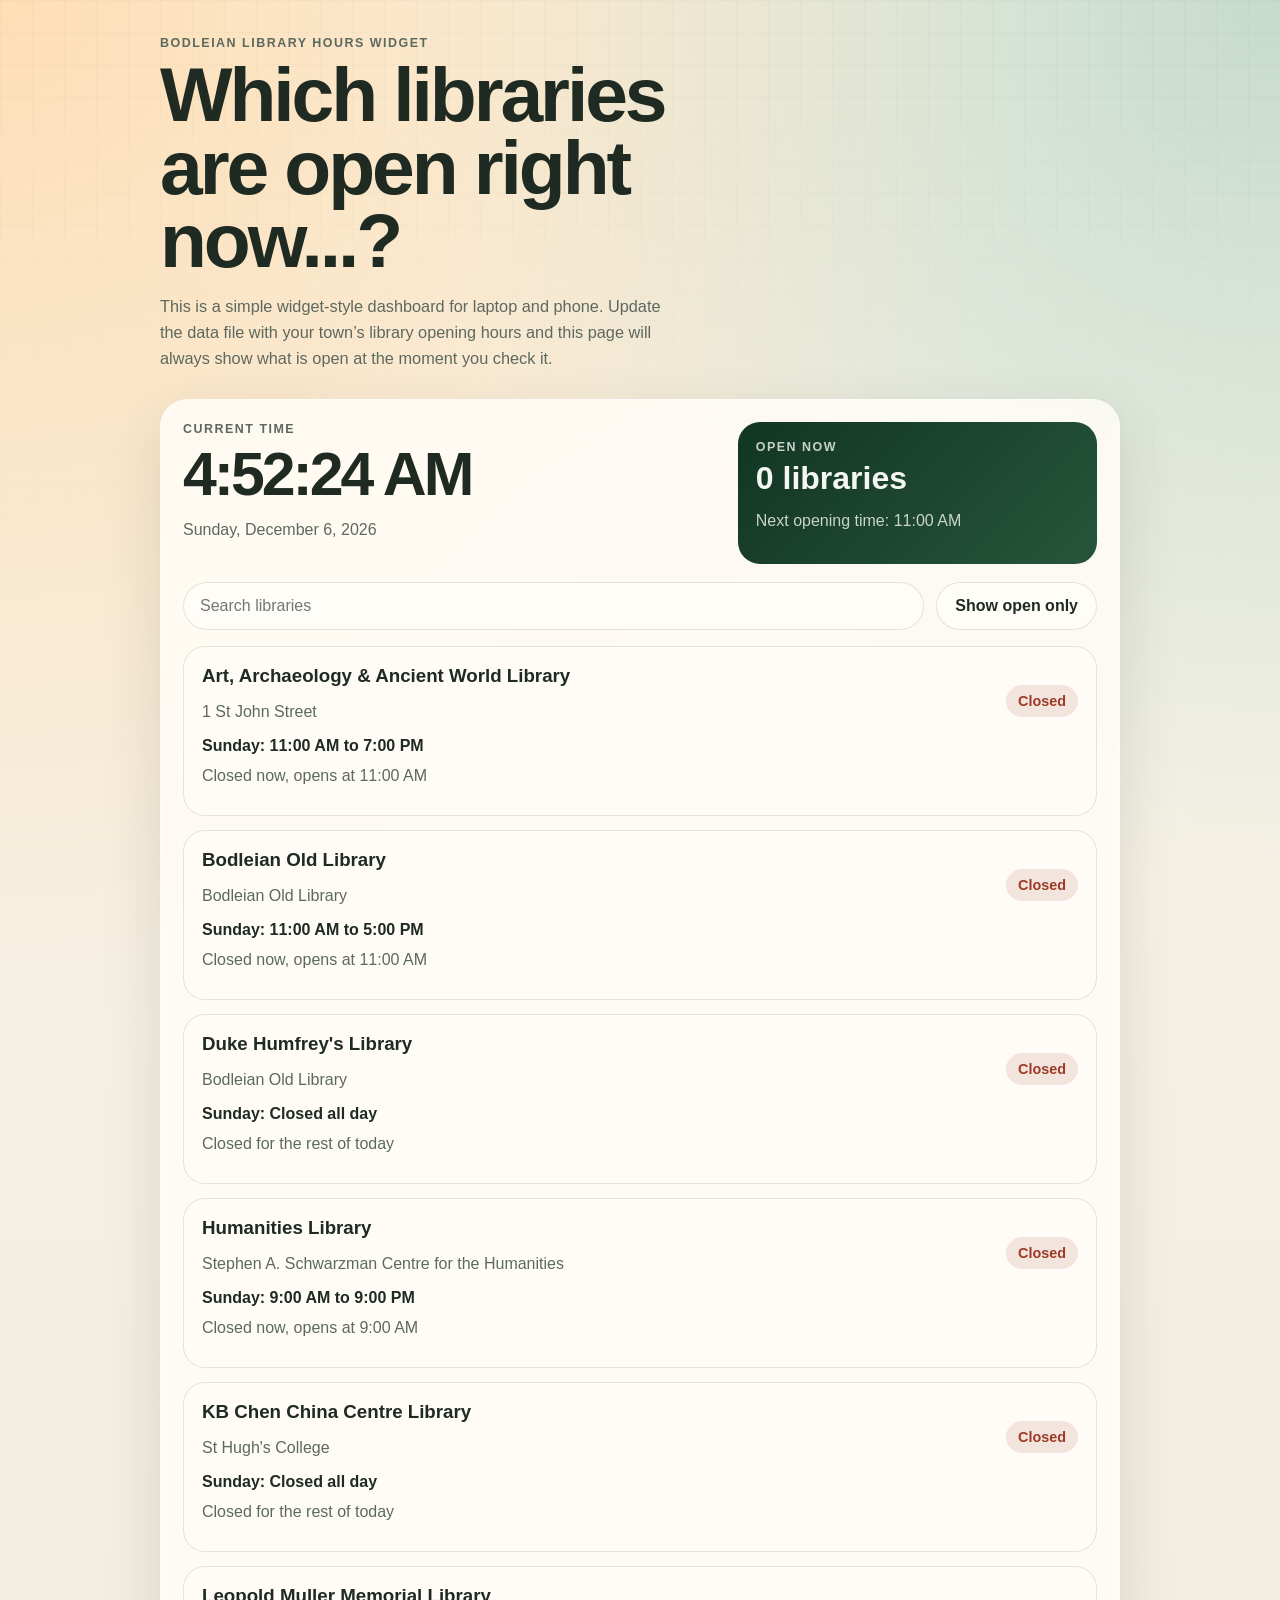
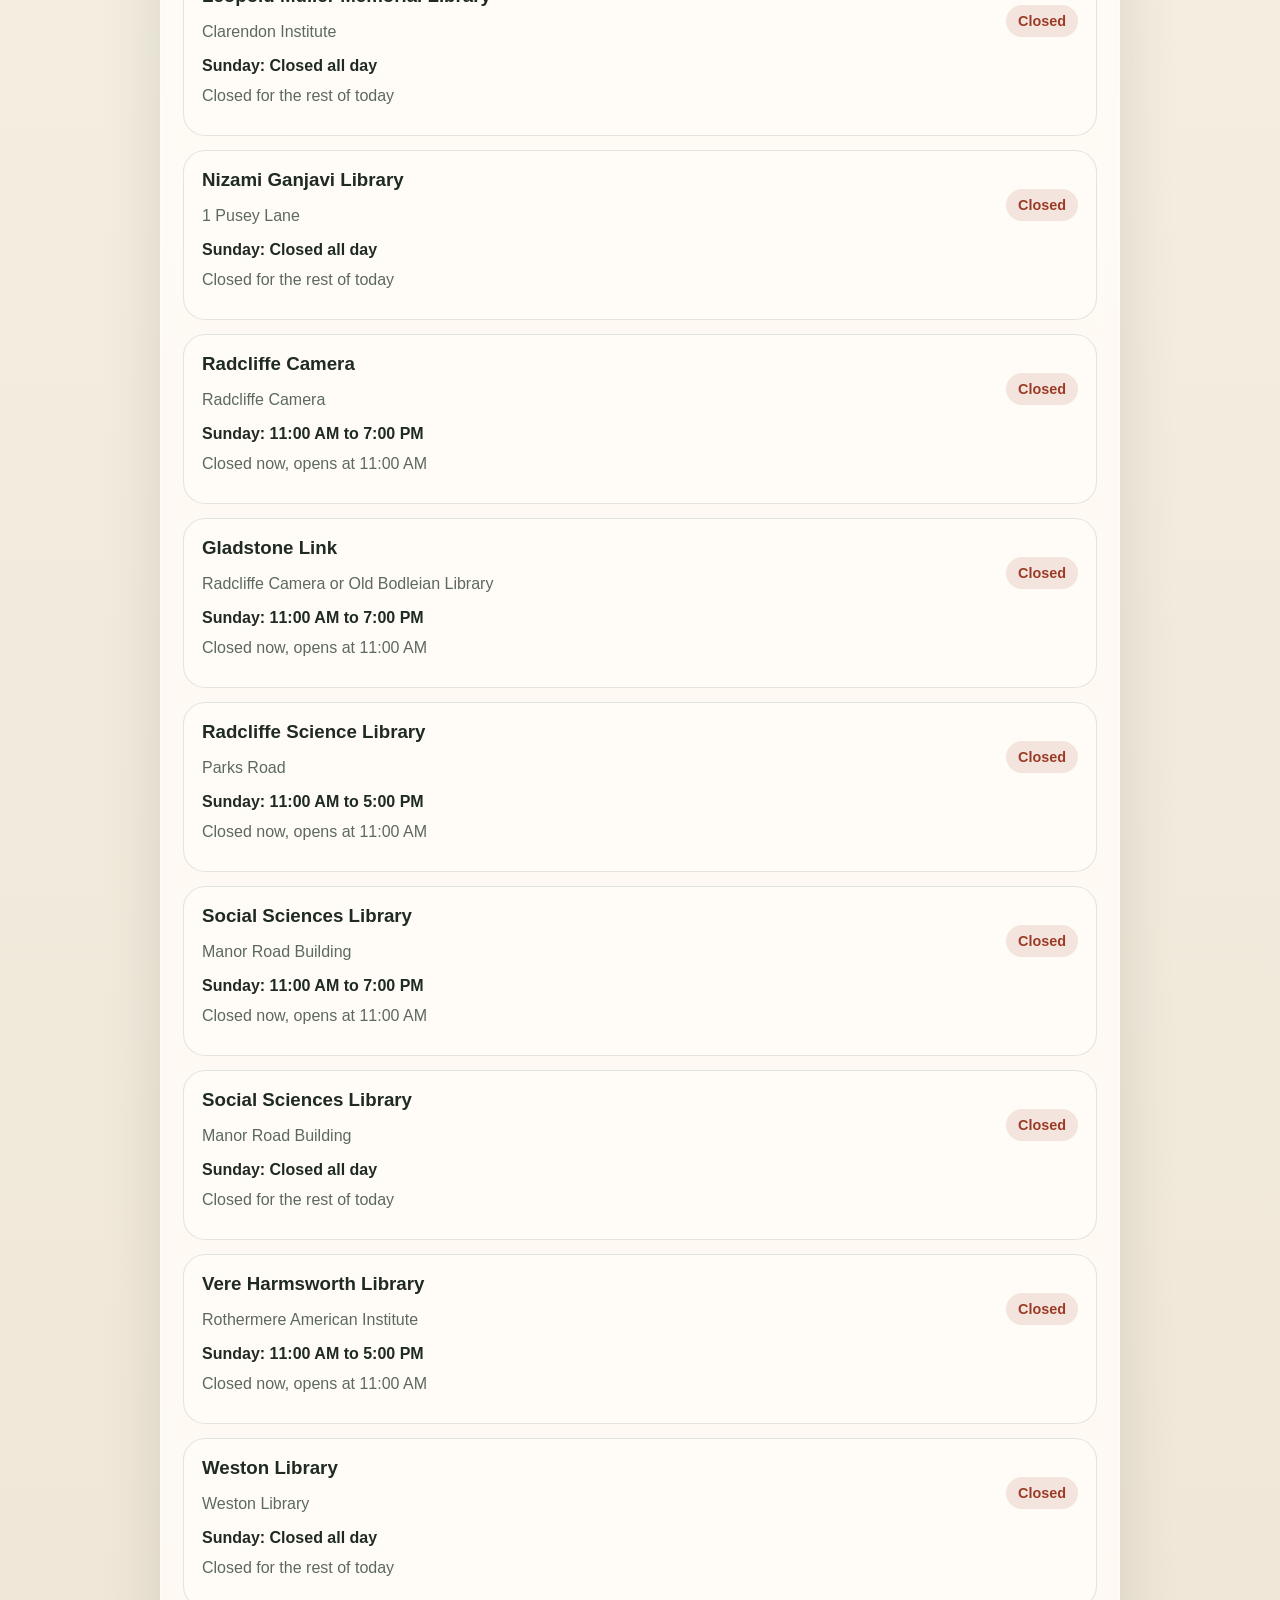
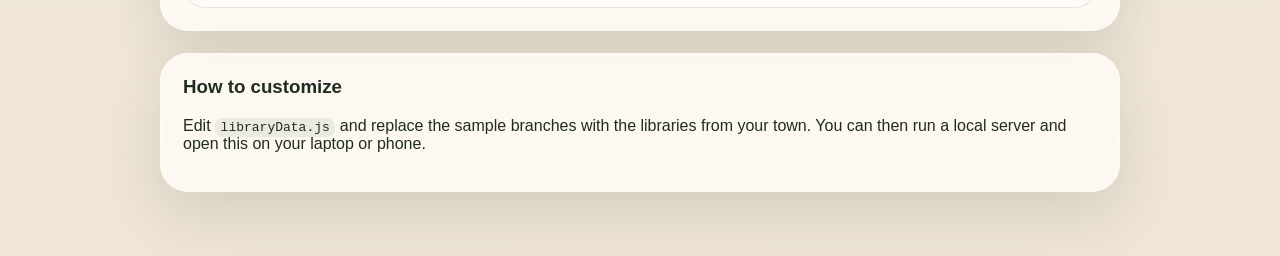
==== index.html @ 47f18a6b "Initial library widget" ====
<!DOCTYPE html>
<html lang="en">
  <head>
    <meta charset="UTF-8" />
    <meta name="viewport" content="width=device-width, initial-scale=1.0" />
    <meta
      name="description"
      content="A widget-style library hours tracker that shows which branches are open right now."
    />
    <meta name="theme-color" content="#123524" />
    <meta name="apple-mobile-web-app-capable" content="yes" />
    <meta name="apple-mobile-web-app-status-bar-style" content="default" />
    <meta name="apple-mobile-web-app-title" content="Libraries" />
    <link rel="manifest" href="./manifest.webmanifest" />
    <link rel="icon" href="./icon.svg" type="image/svg+xml" />
    <link rel="apple-touch-icon" href="./icon.svg" />
    <link rel="stylesheet" href="./styles.css" />
    <title>Library Hours Widget</title>
  </head>
  <body>
    <main class="app-shell">
      <section class="hero">
        <p class="eyebrow">Bodleian Library Hours Widget</p>
        <h1>Which libraries are open right now...?</h1>
        <p class="lede">
          This is a simple widget-style dashboard for laptop and phone. Update the data
          file with your town’s library opening hours and this page will always
          show what is open at the moment you check it.
        </p>
      </section>

      <section class="widget">
        <div class="widget-top">
          <div>
            <p class="label">Current time</p>
            <h2 id="current-time">--:--</h2>
            <p id="current-date" class="muted">Loading date…</p>
          </div>

          <div class="summary-card">
            <p class="label">Open now</p>
            <p id="open-count" class="summary-value">0 libraries</p>
            <p id="next-change" class="muted">Checking today’s schedule…</p>
          </div>
        </div>

        <div class="toolbar">
          <input
            id="search-input"
            type="search"
            placeholder="Search libraries"
            aria-label="Search libraries"
          />
          <button id="open-only-toggle" class="toggle-button" type="button">
            Show open only
          </button>
        </div>

        <div id="libraries-list" class="libraries-list" aria-live="polite"></div>
      </section>

      <section class="notes">
        <h3>How to customize</h3>
        <p>
          Edit <code>libraryData.js</code> and replace the sample branches with
          the libraries from your town. You can then run a local server and open
          this on your laptop or phone.
        </p>
      </section>
    </main>

    <script src="./libraryData.js"></script>
    <script src="./app.js"></script>
  </body>
</html>
---- styles.css ----
:root {
  color-scheme: light;
  --bg: #f4efe4;
  --surface: rgba(255, 252, 246, 0.88);
  --surface-strong: #fffdf8;
  --ink: #1f2b22;
  --muted: #5d695f;
  --accent: #123524;
  --accent-soft: #dde8d7;
  --open: #1b7a43;
  --closed: #9c3c27;
  --border: rgba(18, 53, 36, 0.12);
  --shadow: 0 22px 60px rgba(49, 58, 42, 0.14);
  --radius: 28px;
  font-family: "Avenir Next", "Segoe UI", sans-serif;
}

* {
  box-sizing: border-box;
}

body {
  margin: 0;
  min-height: 100vh;
  color: var(--ink);
  background:
    radial-gradient(circle at top left, rgba(255, 217, 168, 0.8), transparent 28%),
    radial-gradient(circle at top right, rgba(181, 211, 195, 0.75), transparent 24%),
    linear-gradient(180deg, #f8f4ea 0%, #efe6d6 100%);
}

body::before {
  content: "";
  position: fixed;
  inset: 0;
  pointer-events: none;
  background-image: linear-gradient(rgba(18, 53, 36, 0.03) 1px, transparent 1px),
    linear-gradient(90deg, rgba(18, 53, 36, 0.03) 1px, transparent 1px);
  background-size: 32px 32px;
  mask-image: linear-gradient(180deg, rgba(0, 0, 0, 0.7), transparent 70%);
}

.app-shell {
  width: min(960px, calc(100% - 32px));
  margin: 0 auto;
  padding: 36px 0 64px;
}

.hero {
  margin-bottom: 28px;
}

.eyebrow,
.label {
  margin: 0 0 8px;
  font-size: 0.78rem;
  font-weight: 700;
  letter-spacing: 0.12em;
  text-transform: uppercase;
  color: var(--muted);
}

.hero h1 {
  margin: 0;
  max-width: 12ch;
  font-size: clamp(2.6rem, 8vw, 4.8rem);
  line-height: 0.95;
  letter-spacing: -0.04em;
}

.lede {
  max-width: 58ch;
  font-size: 1.02rem;
  line-height: 1.6;
  color: var(--muted);
}

.widget,
.notes {
  position: relative;
  backdrop-filter: blur(16px);
  background: var(--surface);
  border: 1px solid rgba(255, 255, 255, 0.55);
  border-radius: var(--radius);
  box-shadow: var(--shadow);
}

.widget {
  padding: 22px;
}

.widget-top {
  display: grid;
  grid-template-columns: 1.5fr 1fr;
  gap: 16px;
  align-items: start;
}

#current-time {
  margin: 0;
  font-size: clamp(2.1rem, 6vw, 3.8rem);
  line-height: 1;
  letter-spacing: -0.05em;
}

.muted {
  color: var(--muted);
}

.summary-card {
  padding: 18px;
  border-radius: 22px;
  background: linear-gradient(135deg, var(--accent) 0%, #27553b 100%);
  color: #f4f7f1;
}

.summary-card .label,
.summary-card .muted {
  color: rgba(244, 247, 241, 0.8);
}

.summary-value {
  margin: 0 0 8px;
  font-size: 2rem;
  font-weight: 700;
  line-height: 1.05;
}

.toolbar {
  display: flex;
  gap: 12px;
  margin: 18px 0 16px;
}

.toolbar input,
.toggle-button {
  border: 1px solid var(--border);
  border-radius: 999px;
  background: var(--surface-strong);
  color: var(--ink);
  font: inherit;
}

.toolbar input {
  flex: 1;
  padding: 14px 16px;
}

.toggle-button {
  padding: 14px 18px;
  font-weight: 700;
  cursor: pointer;
  transition: transform 120ms ease, background 120ms ease;
}

.toggle-button:hover,
.toggle-button.is-active {
  background: var(--accent-soft);
  transform: translateY(-1px);
}

.libraries-list {
  display: grid;
  gap: 14px;
}

.library-card {
  padding: 18px;
  border-radius: 22px;
  border: 1px solid var(--border);
  background: rgba(255, 253, 248, 0.88);
}

.card-header,
.card-footer {
  display: flex;
  justify-content: space-between;
  gap: 16px;
  align-items: center;
}

.card-header h3,
.card-footer p {
  margin: 0;
}

.status-pill {
  display: inline-flex;
  align-items: center;
  gap: 8px;
  padding: 8px 12px;
  border-radius: 999px;
  font-size: 0.9rem;
  font-weight: 700;
}

.status-pill.open {
  background: rgba(27, 122, 67, 0.12);
  color: var(--open);
}

.status-pill.closed {
  background: rgba(156, 60, 39, 0.12);
  color: var(--closed);
}

.schedule-line {
  margin: 12px 0;
  color: var(--muted);
}

.today-hours {
  margin: 0 0 10px;
  font-weight: 600;
}

.empty-state {
  padding: 24px;
  text-align: center;
  color: var(--muted);
  border: 1px dashed var(--border);
  border-radius: 22px;
}

.notes {
  margin-top: 22px;
  padding: 22px;
}

.notes h3 {
  margin-top: 0;
}

code {
  padding: 0.12rem 0.35rem;
  border-radius: 8px;
  background: rgba(18, 53, 36, 0.08);
}

@media (max-width: 720px) {
  .app-shell {
    width: min(100% - 18px, 960px);
    padding-top: 18px;
  }

  .widget {
    padding: 16px;
  }

  .widget-top,
  .toolbar,
  .card-header,
  .card-footer {
    grid-template-columns: 1fr;
    flex-direction: column;
    align-items: flex-start;
  }

  .toolbar {
    align-items: stretch;
  }

  .toggle-button {
    width: 100%;
  }
}
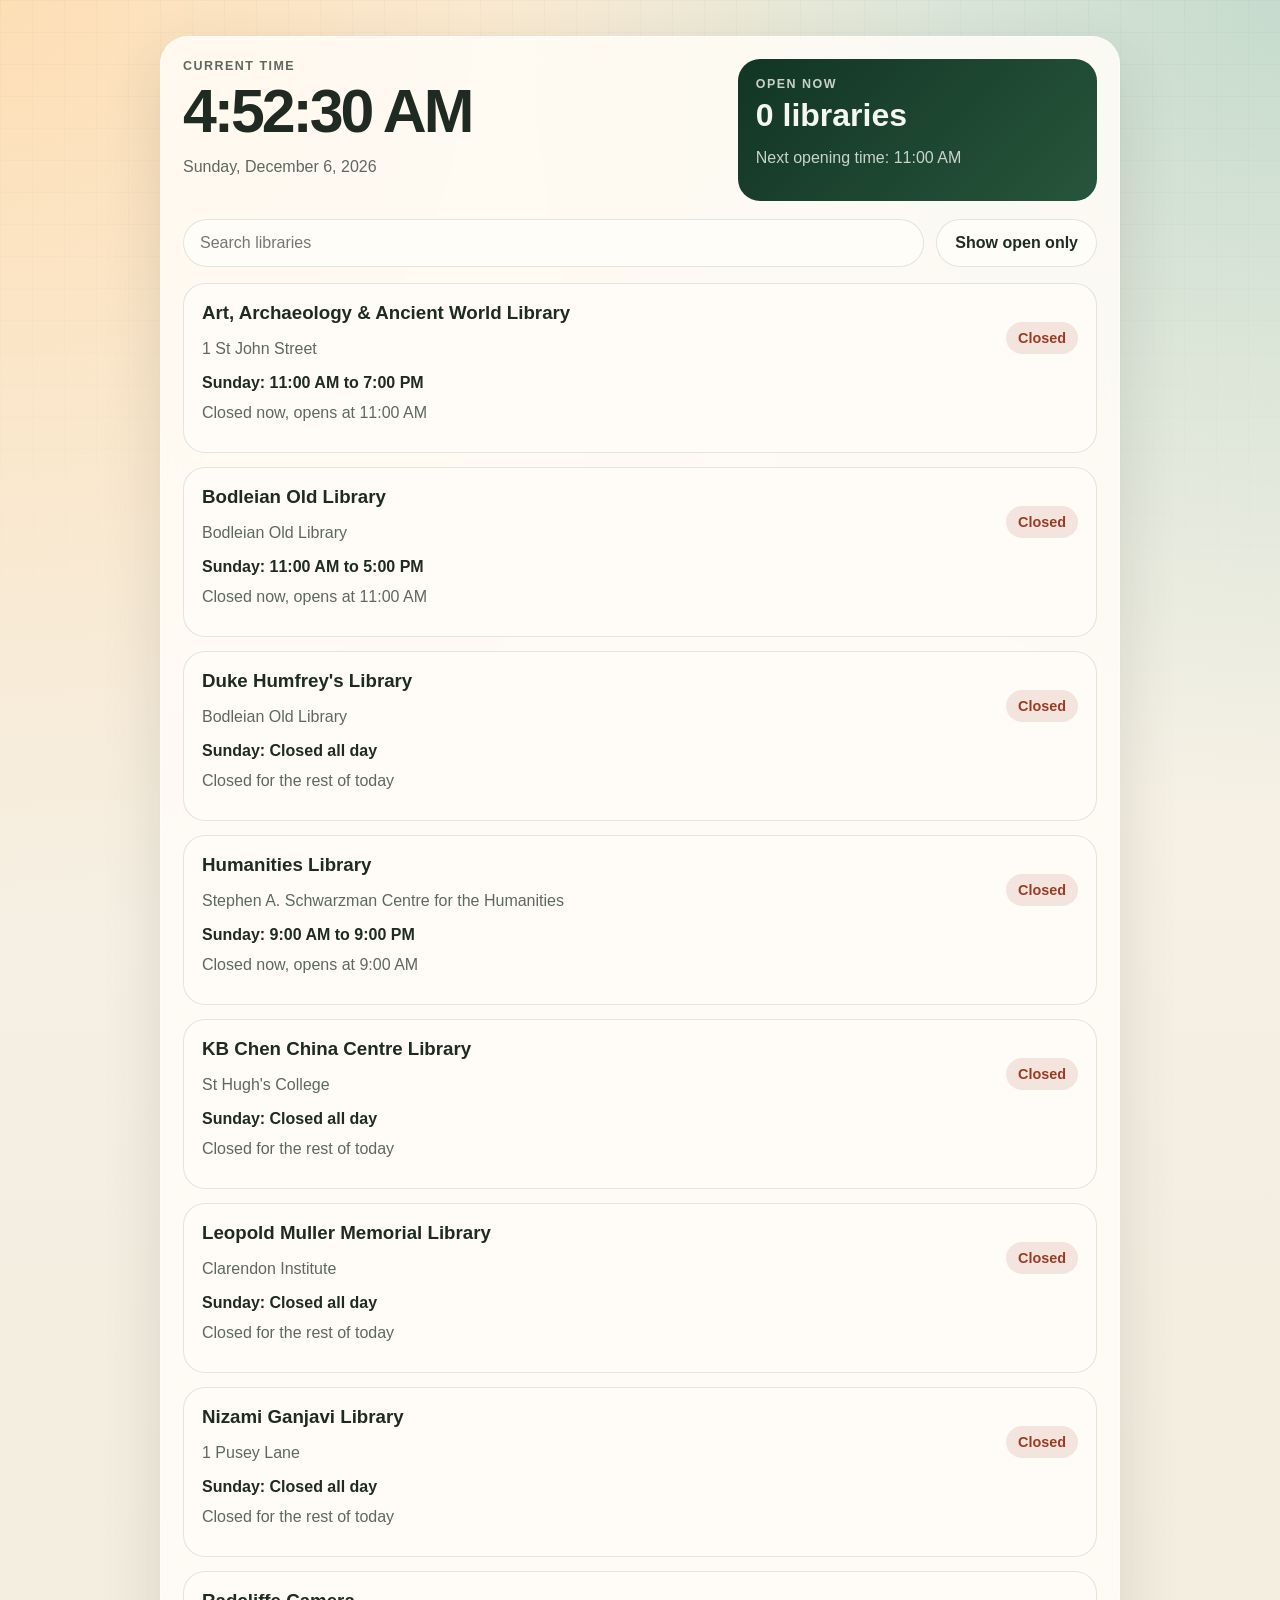
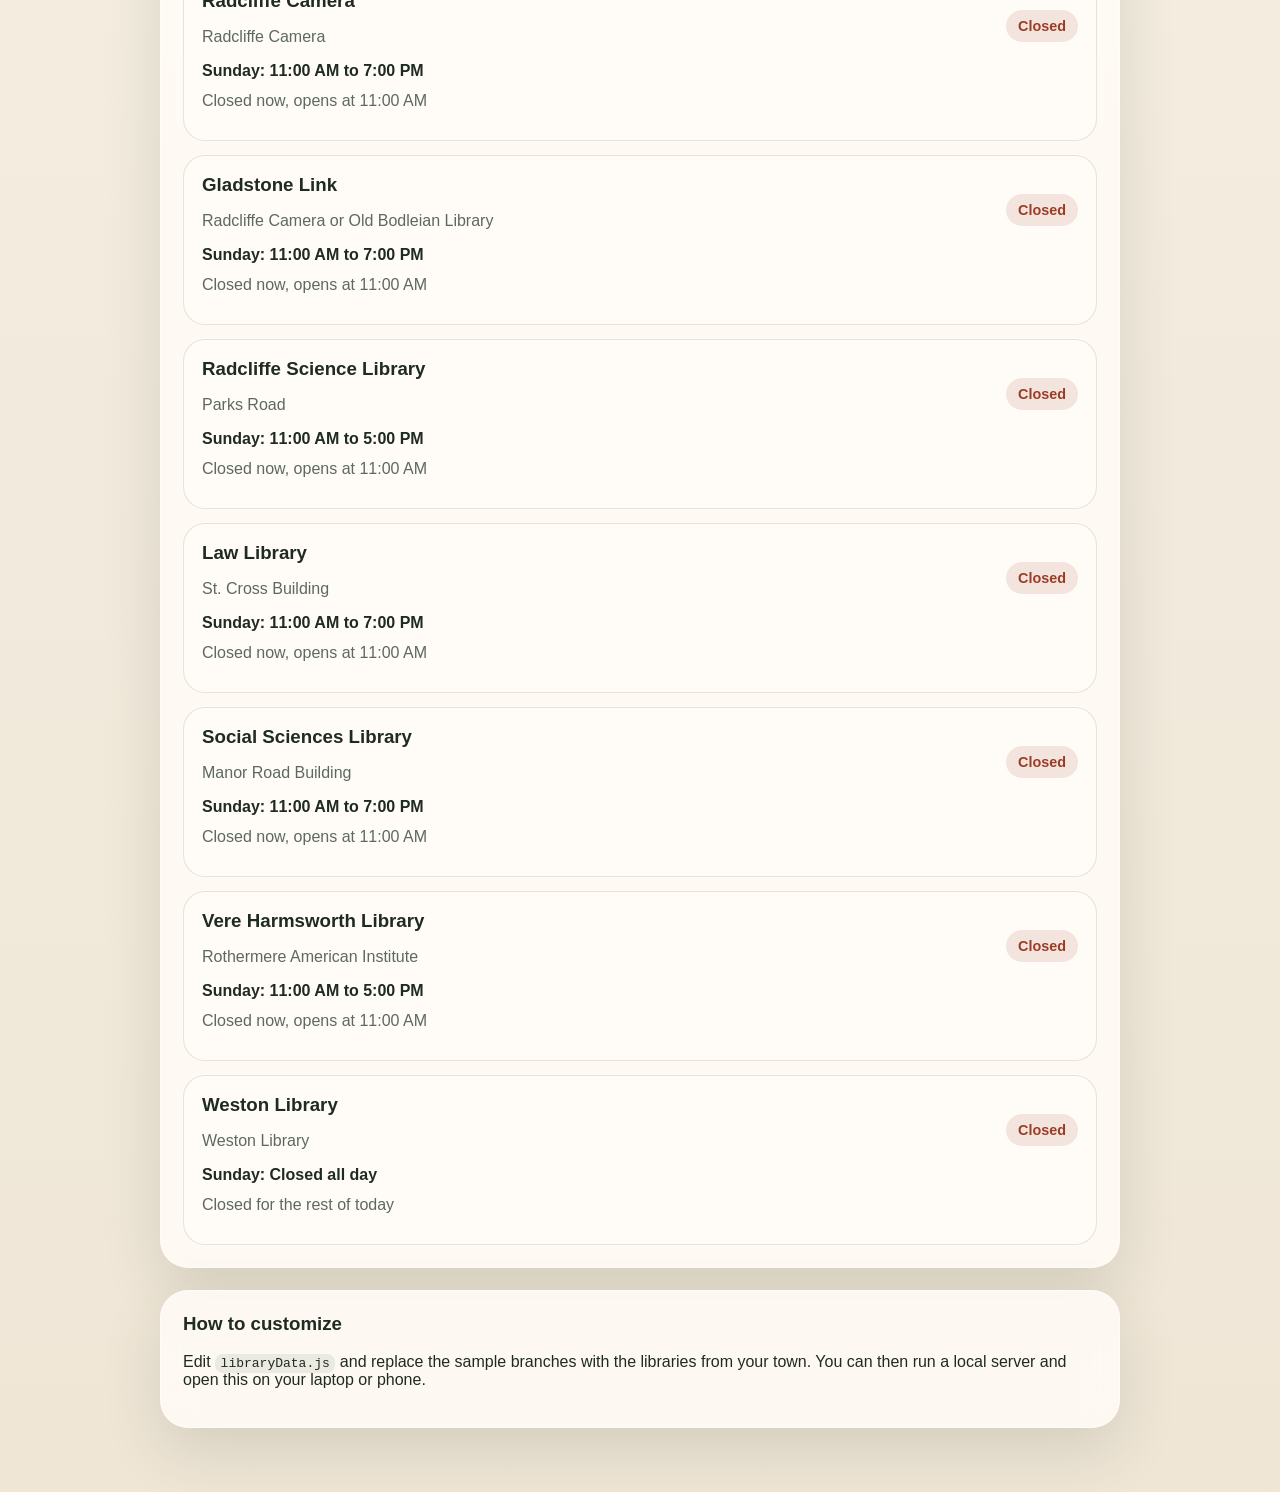
==== commit 19a08770: "Remove introductory header from app" ====
--- a/index.html
+++ b/index.html
@@ -19,16 +19,6 @@
   </head>
   <body>
     <main class="app-shell">
-      <section class="hero">
-        <p class="eyebrow">Bodleian Library Hours Widget</p>
-        <h1>Which libraries are open right now...?</h1>
-        <p class="lede">
-          This is a simple widget-style dashboard for laptop and phone. Update the data
-          file with your town’s library opening hours and this page will always
-          show what is open at the moment you check it.
-        </p>
-      </section>
-
       <section class="widget">
         <div class="widget-top">
           <div>
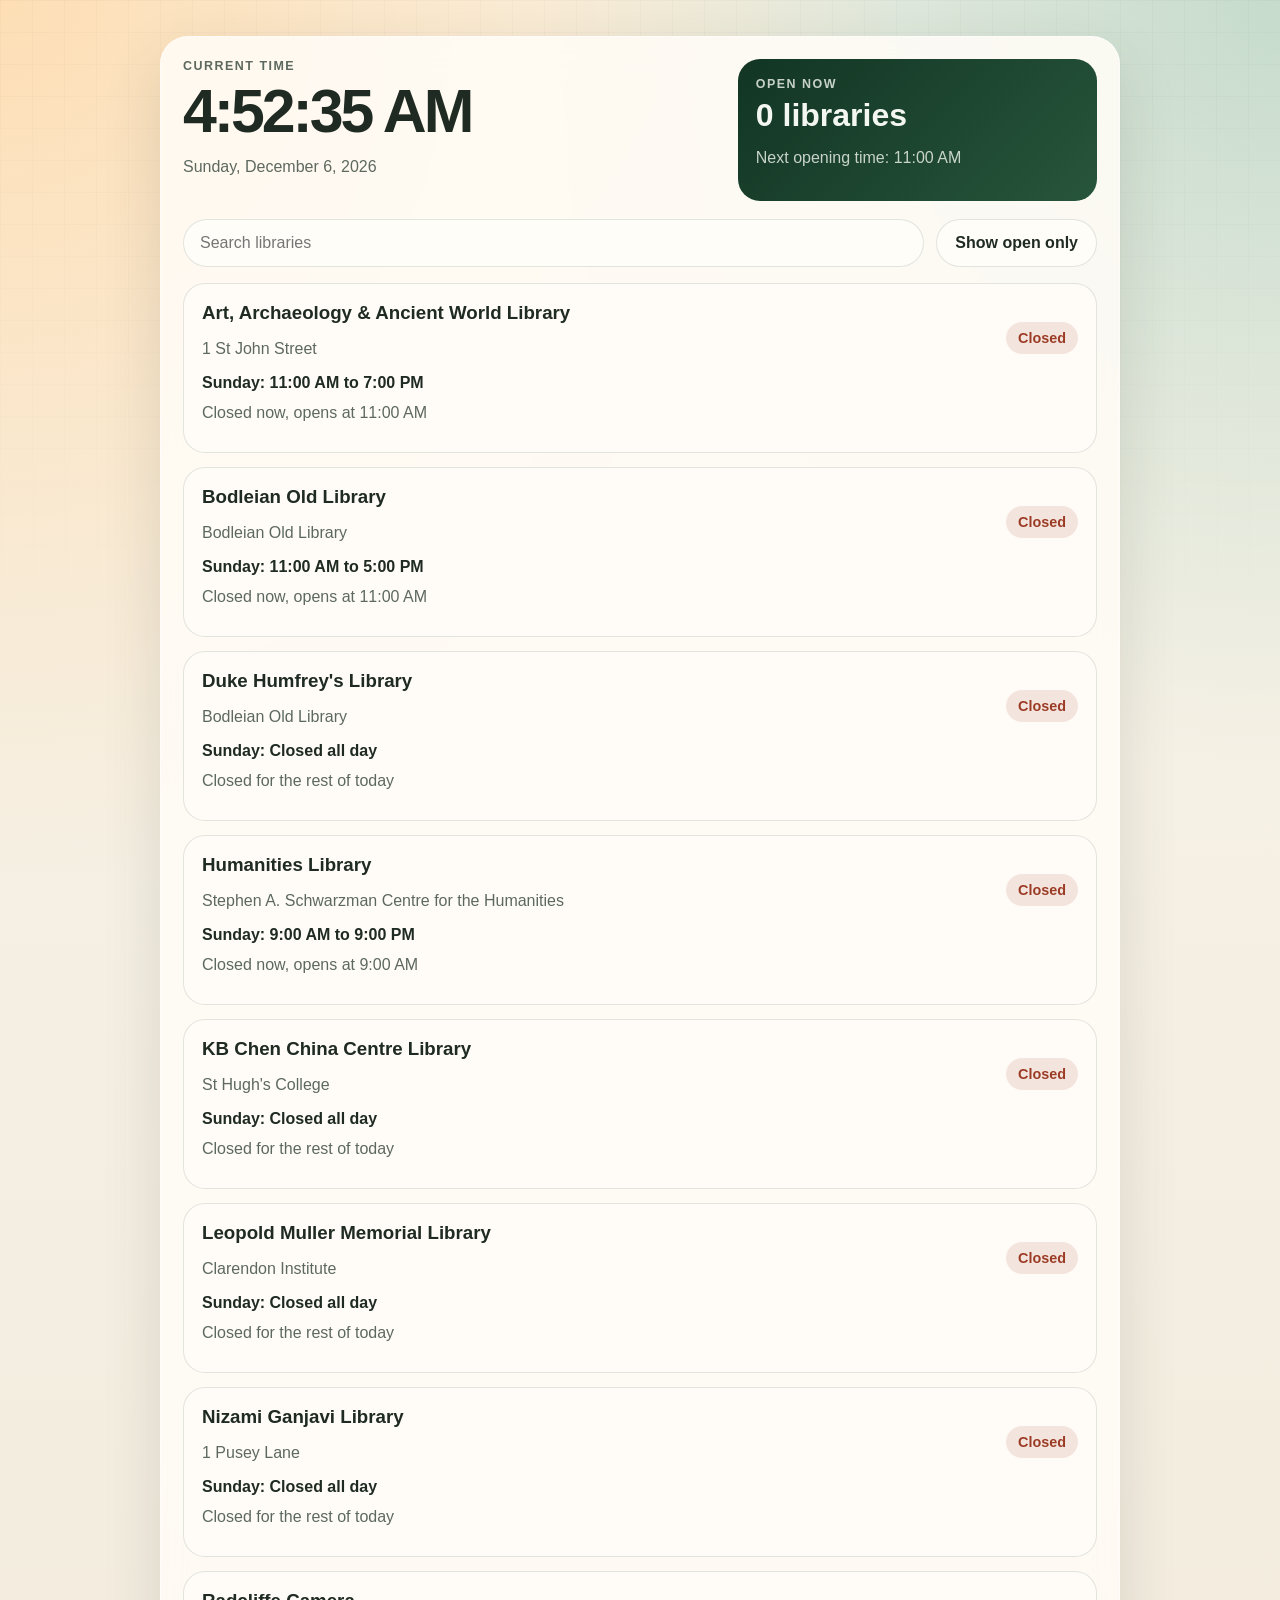
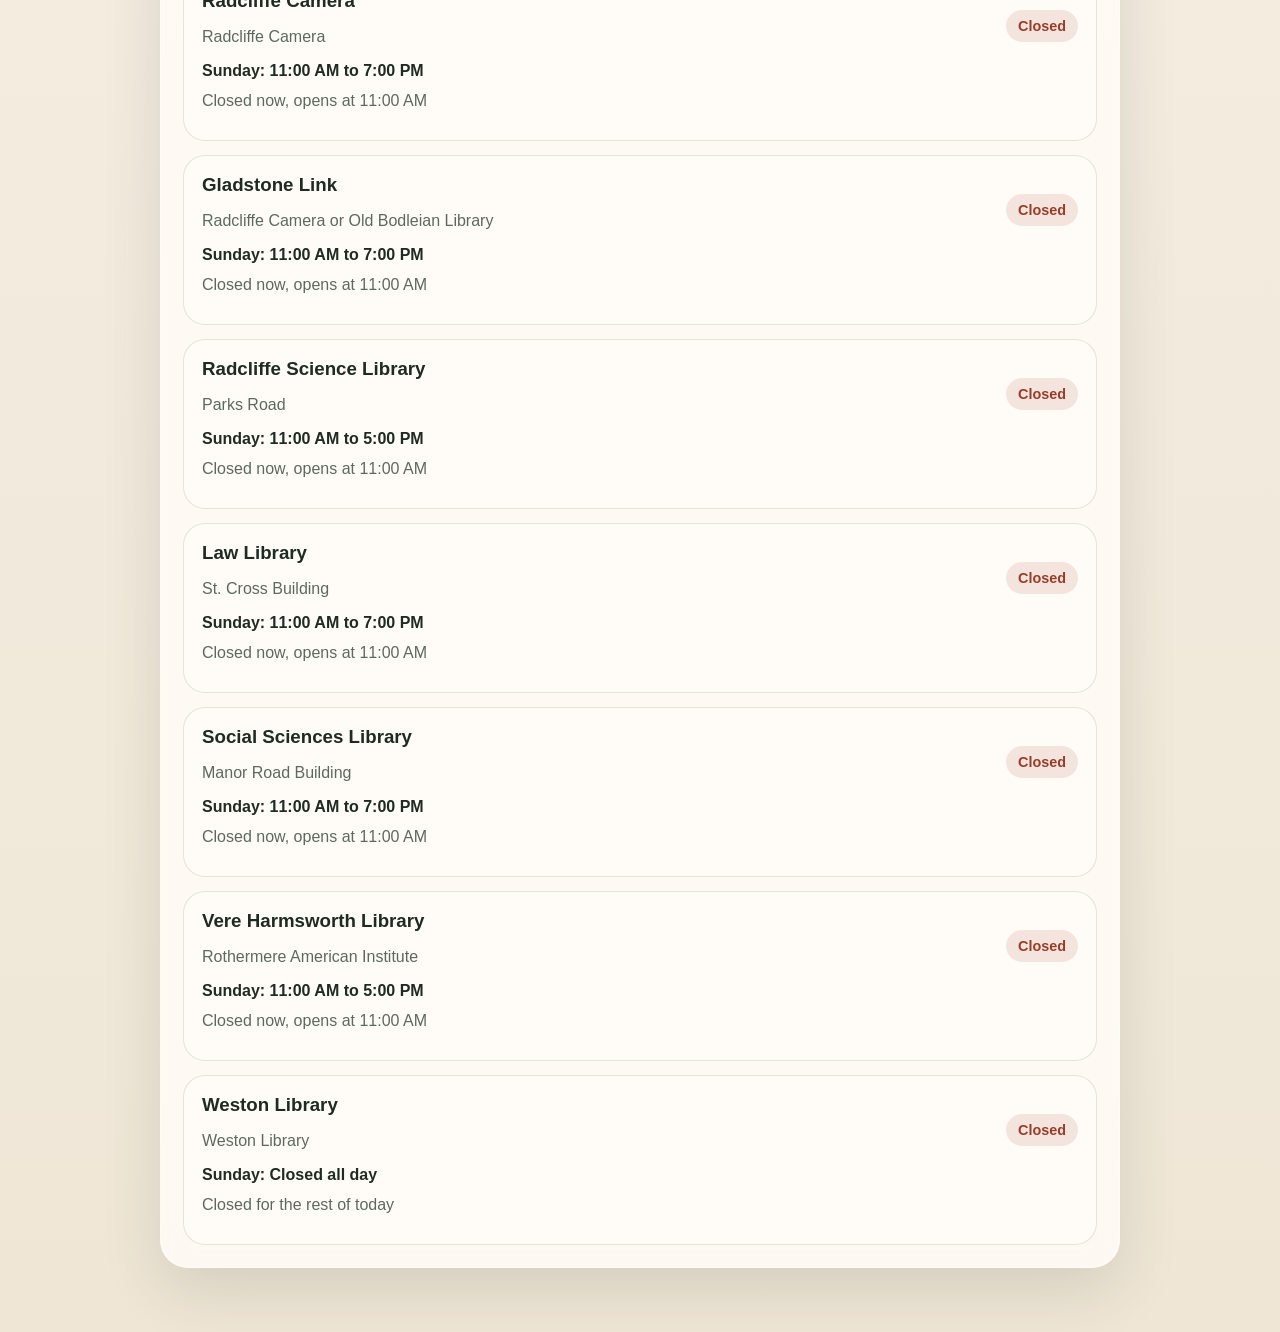
==== commit a7976e9d: "Remove How to customize footer" ====
--- a/index.html
+++ b/index.html
@@ -48,15 +48,6 @@
 
         <div id="libraries-list" class="libraries-list" aria-live="polite"></div>
       </section>
-
-      <section class="notes">
-        <h3>How to customize</h3>
-        <p>
-          Edit <code>libraryData.js</code> and replace the sample branches with
-          the libraries from your town. You can then run a local server and open
-          this on your laptop or phone.
-        </p>
-      </section>
     </main>
 
     <script src="./libraryData.js"></script>
